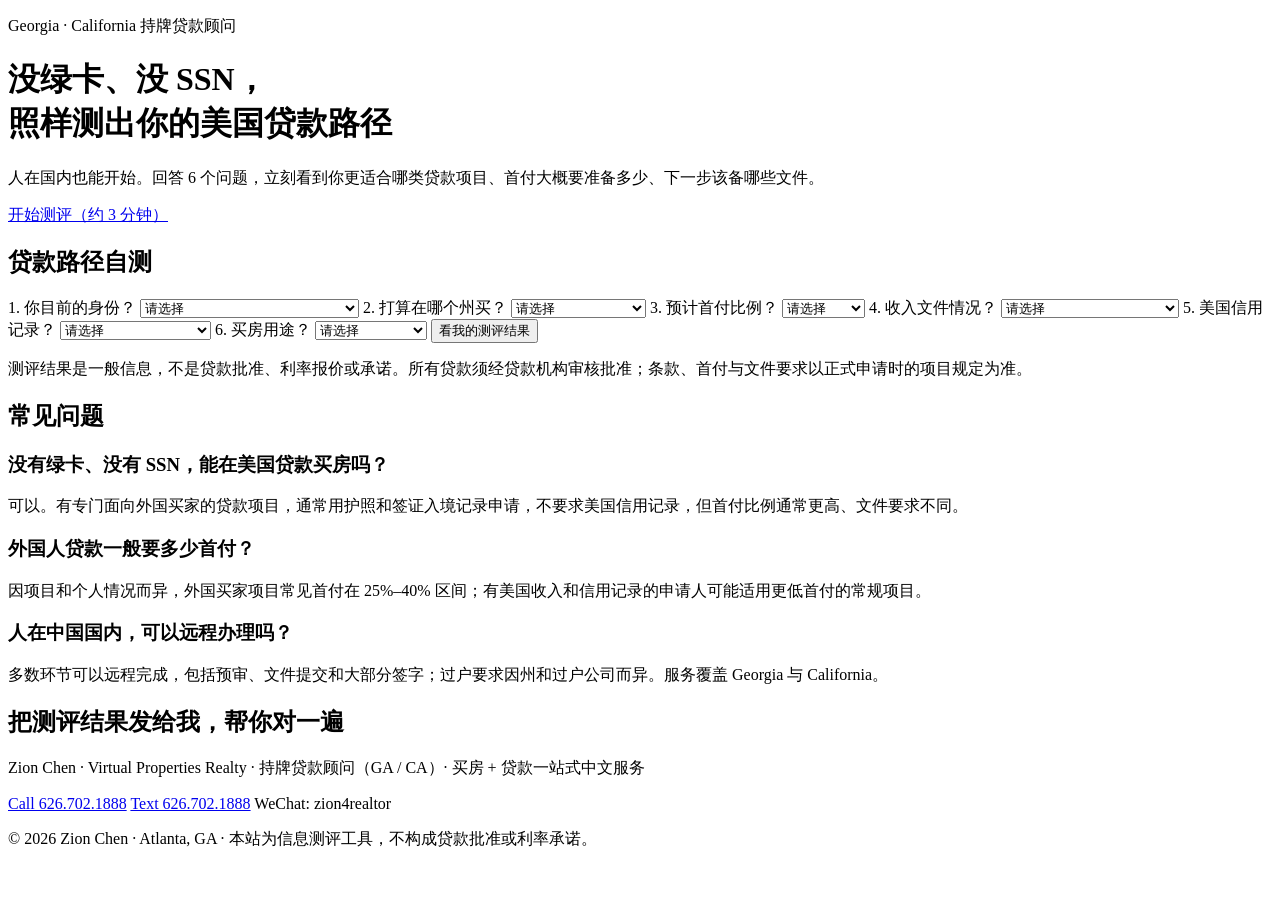
==== index.html @ 4250a298 "Add index.html (seed commit)" ====
<!DOCTYPE html>
<html lang="zh-CN">
<head>
<meta charset="utf-8">
<meta name="viewport" content="width=device-width, initial-scale=1">
<title>外国人美国买房贷款测评 | Foreign National Mortgage Check — Georgia & California</title>
<meta name="description" content="没绿卡、没 SSN 也能在美国贷款买房吗？3 分钟自测：按签证、首付、收入文件测出你适合的贷款路径（外国人贷款 / DSCR / 银行流水）。持牌贷款顾问 Zion Chen，服务 Georgia 与 California。">
<link rel="canonical" href="https://foreignloan.zion4realtor.com/">
<meta property="og:title" content="外国人美国买房贷款测评">
<meta property="og:description" content="没绿卡没 SSN，照样测出你的贷款路径。3 分钟自测，GA / CA 持牌贷款顾问。">
<meta property="og:url" content="https://foreignloan.zion4realtor.com/">
<meta property="og:type" content="website">
<link rel="stylesheet" href="/style.css">
<script type="application/ld+json">
{"@context":"https://schema.org","@type":"FAQPage","mainEntity":[
{"@type":"Question","name":"没有绿卡、没有 SSN，能在美国贷款买房吗？","acceptedAnswer":{"@type":"Answer","text":"可以。有专门面向外国买家的贷款项目（Foreign National Loan），通常用护照和签证入境记录申请，不要求美国信用记录，但首付比例通常更高、文件要求不同。本测评帮你先判断适合哪条路径，最终以贷款机构审核为准。"}},
{"@type":"Question","name":"外国人贷款一般要多少首付？","acceptedAnswer":{"@type":"Answer","text":"因项目和个人情况而异，外国买家项目常见首付在 25%–40% 区间；有美国收入和信用记录的申请人可能适用更低首付的常规项目。测评结果会给出与你情况匹配的区间说明，不承诺具体利率或批准结果。"}},
{"@type":"Question","name":"人在中国国内，可以远程办理美国买房贷款吗？","acceptedAnswer":{"@type":"Answer","text":"多数环节可以远程完成，包括预审、文件提交和大部分签字；过户环节的要求因州和过户公司而异。Zion 的服务覆盖 Georgia 与 California 两州的购房与贷款。"}}
]}
</script>
</head>
<body>
<header class="hero">
  <p class="kicker">Georgia · California 持牌贷款顾问</p>
  <h1>没绿卡、没 SSN，<br>照样测出你的美国贷款路径</h1>
  <p class="sub">人在国内也能开始。回答 6 个问题，立刻看到你更适合哪类贷款项目、首付大概要准备多少、下一步该备哪些文件。</p>
  <a class="btn" href="#check">开始测评（约 3 分钟）</a>
</header>
<main>
<section id="check" class="card">
  <h2>贷款路径自测</h2>
  <form id="quiz">
    <label>1. 你目前的身份？
      <select name="status" required>
        <option value="">请选择</option>
        <option value="foreign">人在海外 / 持旅游或商务签证</option>
        <option value="visa">在美持工作 / 学生签证</option>
        <option value="itin">有 ITIN，无 SSN</option>
        <option value="ssn">有 SSN（绿卡 / 公民 / 长期居留）</option>
      </select></label>
    <label>2. 打算在哪个州买？
      <select name="state" required>
        <option value="">请选择</option>
        <option value="GA">Georgia（佐治亚）</option>
        <option value="CA">California（加州）</option>
        <option value="other">其他州</option>
      </select></label>
    <label>3. 预计首付比例？
      <select name="down" required>
        <option value="">请选择</option>
        <option value="40">40% 以上</option>
        <option value="30">30%–40%</option>
        <option value="25">25%–30%</option>
        <option value="low">低于 25%</option>
      </select></label>
    <label>4. 收入文件情况？
      <select name="income" required>
        <option value="">请选择</option>
        <option value="us">有美国报税 / W-2</option>
        <option value="bank">有银行流水，可证明资产</option>
        <option value="foreign">只有海外收入 / 雇主信</option>
        <option value="rent">主要靠租金收入（投资房）</option>
      </select></label>
    <label>5. 美国信用记录？
      <select name="credit" required>
        <option value="">请选择</option>
        <option value="good">有，分数 700+</option>
        <option value="thin">有，但较薄 / 分数不高</option>
        <option value="none">完全没有</option>
      </select></label>
    <label>6. 买房用途？
      <select name="use" required>
        <option value="">请选择</option>
        <option value="primary">自住</option>
        <option value="second">度假 / 第二居所</option>
        <option value="invest">投资出租</option>
      </select></label>
    <button type="submit" class="btn">看我的测评结果</button>
  </form>
  <div id="result" class="result" hidden></div>
  <p class="fine">测评结果是一般信息，不是贷款批准、利率报价或承诺。所有贷款须经贷款机构审核批准；条款、首付与文件要求以正式申请时的项目规定为准。</p>
</section>
<section class="card">
  <h2>常见问题</h2>
  <h3>没有绿卡、没有 SSN，能在美国贷款买房吗？</h3>
  <p>可以。有专门面向外国买家的贷款项目，通常用护照和签证入境记录申请，不要求美国信用记录，但首付比例通常更高、文件要求不同。</p>
  <h3>外国人贷款一般要多少首付？</h3>
  <p>因项目和个人情况而异，外国买家项目常见首付在 25%–40% 区间；有美国收入和信用记录的申请人可能适用更低首付的常规项目。</p>
  <h3>人在中国国内，可以远程办理吗？</h3>
  <p>多数环节可以远程完成，包括预审、文件提交和大部分签字；过户要求因州和过户公司而异。服务覆盖 Georgia 与 California。</p>
</section>
<section class="card cta">
  <h2>把测评结果发给我，帮你对一遍</h2>
  <p>Zion Chen · Virtual Properties Realty · 持牌贷款顾问（GA / CA）· 买房 + 贷款一站式中文服务</p>
  <p><a class="btn" href="tel:+16267021888">Call 626.702.1888</a> <a class="btn" href="sms:+16267021888">Text 626.702.1888</a> <span class="btn static">WeChat: zion4realtor</span></p>
</section>
</main>
<footer><p>© 2026 Zion Chen · Atlanta, GA · 本站为信息测评工具，不构成贷款批准或利率承诺。</p></footer>
<script>
document.getElementById('quiz').addEventListener('submit', function(e){
  e.preventDefault();
  var f = new FormData(e.target), s=f.get('status'), d=f.get('down'), i=f.get('income'), c=f.get('credit'), u=f.get('use'), st=f.get('state');
  var path, why;
  if (u==='invest' && i==='rent') { path='DSCR 投资房贷款路径'; why='以房产租金覆盖月供来审核，通常不看个人全球收入报税，适合投资出租。'; }
  else if (s==='foreign' || c==='none') { path='外国人贷款（Foreign National）路径'; why='用护照 + 签证/入境记录申请，不要求美国信用记录；首付通常 25%–40%，并需证明首付与储备金来源。'; }
  else if (s==='ssn' && c==='good' && i==='us') { path='常规贷款路径'; why='有 SSN、美国收入与信用记录时，通常可走常规项目，首付选择更灵活。'; }
  else { path='银行流水 / ITIN 贷款路径'; why='用 12–24 个月银行流水或 ITIN 报税记录替代标准收入文件，适合在美有收入但文件不标准的情况。'; }
  var stateNote = st==='other' ? '<p>注意：Zion 的贷款执照覆盖 GA 与 CA；其他州可先做购房咨询与转介说明。</p>' : '';
  var downNote = (d==='low' && (s==='foreign'||c==='none')) ? '<p>提醒：你选的首付低于外国买家项目常见区间，可能需要调整预算、改走其他路径，或先积累信用/文件。</p>' : '';
  var r=document.getElementById('result');
  r.innerHTML='<h3>你的初步路径：'+path+'</h3><p>'+why+'</p>'+stateNote+downNote+'<p>下一步：备好护照、签证页、近 2–3 个月银行流水（中英文均可先发），把这份结果截图发给我，我帮你逐项对一遍能不能走、差哪些文件。</p>';
  r.hidden=false; r.scrollIntoView({behavior:'smooth'});
});
</script>
</body>
</html>
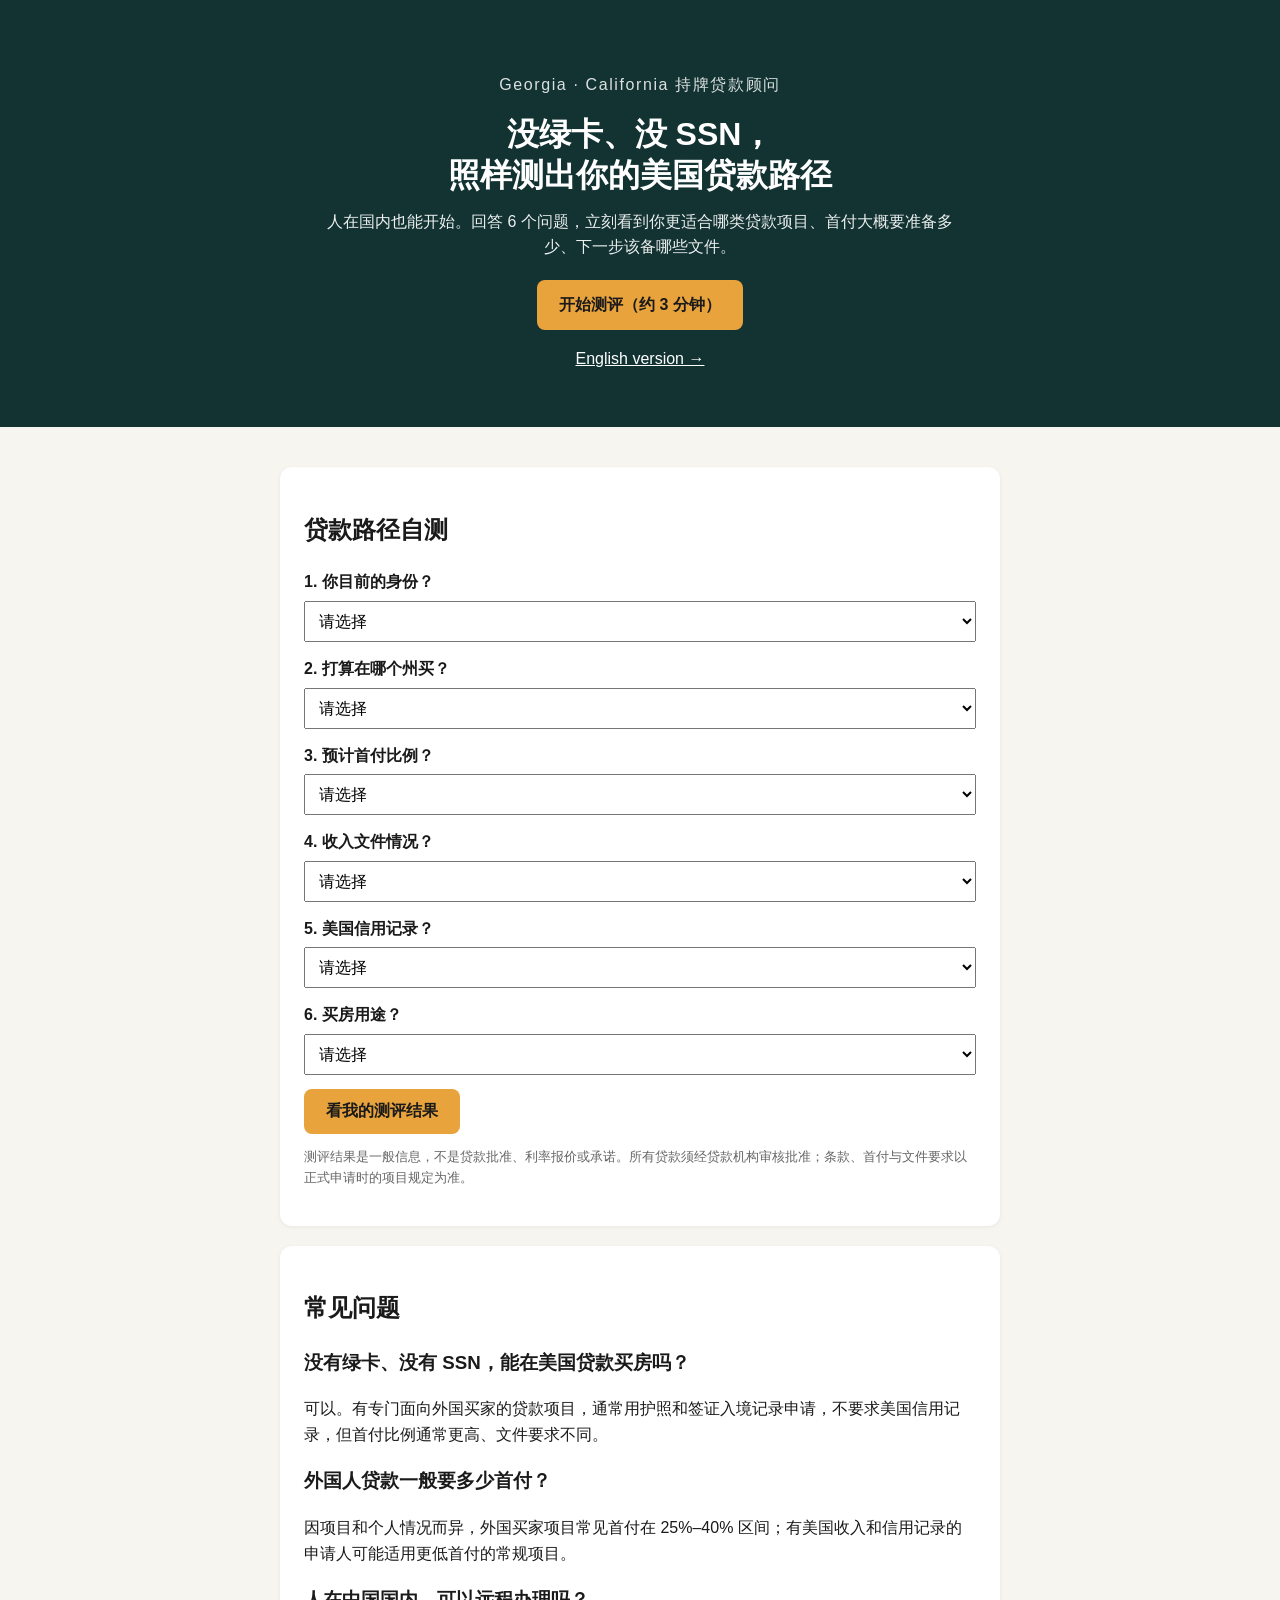
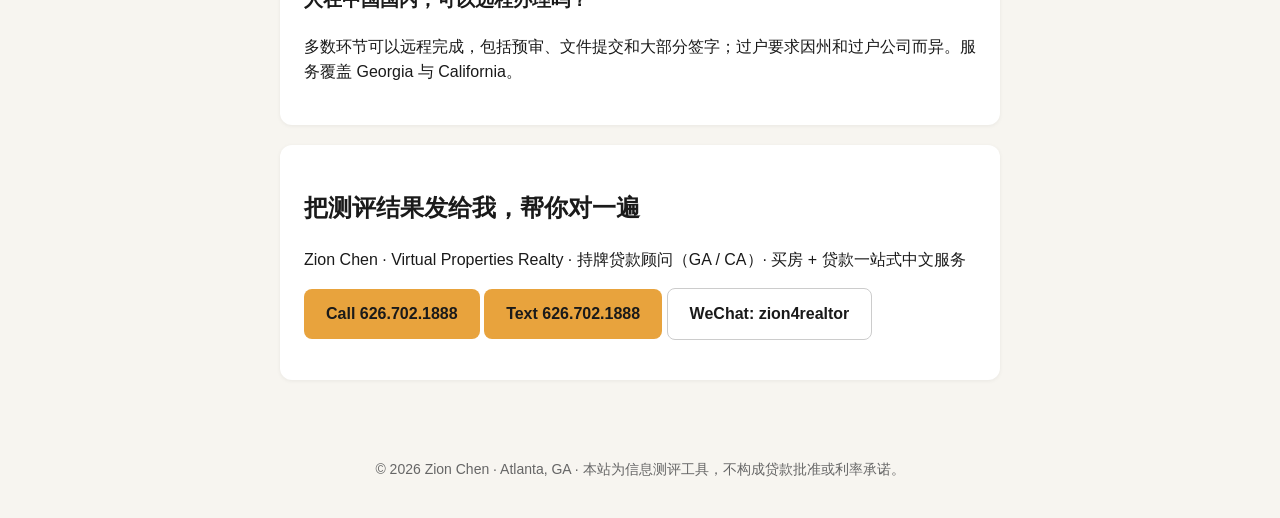
==== commit 9af91ef2: "Add English version /en/ with hreflang cross-links; sitemap to 2 URLs; RESEARCH status update" ====
--- a/index.html
+++ b/index.html
@@ -6,6 +6,9 @@
 <title>外国人美国买房贷款测评 | Foreign National Mortgage Check — Georgia & California</title>
 <meta name="description" content="没绿卡、没 SSN 也能在美国贷款买房吗？3 分钟自测：按签证、首付、收入文件测出你适合的贷款路径（外国人贷款 / DSCR / 银行流水）。持牌贷款顾问 Zion Chen，服务 Georgia 与 California。">
 <link rel="canonical" href="https://foreignloan.zion4realtor.com/">
+<link rel="alternate" hreflang="zh-CN" href="https://foreignloan.zion4realtor.com/">
+<link rel="alternate" hreflang="en" href="https://foreignloan.zion4realtor.com/en/">
+<link rel="alternate" hreflang="x-default" href="https://foreignloan.zion4realtor.com/">
 <meta property="og:title" content="外国人美国买房贷款测评">
 <meta property="og:description" content="没绿卡没 SSN，照样测出你的贷款路径。3 分钟自测，GA / CA 持牌贷款顾问。">
 <meta property="og:url" content="https://foreignloan.zion4realtor.com/">
@@ -25,6 +28,7 @@
   <h1>没绿卡、没 SSN，<br>照样测出你的美国贷款路径</h1>
   <p class="sub">人在国内也能开始。回答 6 个问题，立刻看到你更适合哪类贷款项目、首付大概要准备多少、下一步该备哪些文件。</p>
   <a class="btn" href="#check">开始测评（约 3 分钟）</a>
+  <p><a href="/en/" style="color:#fff">English version →</a></p>
 </header>
 <main>
 <section id="check" class="card">
--- a/style.css
+++ b/style.css
@@ -0,0 +1,10 @@
+*{box-sizing:border-box}body{margin:0;font-family:-apple-system,"PingFang SC","Microsoft YaHei",sans-serif;color:#1a1a1a;line-height:1.6;background:#f7f5f0}
+.hero{padding:56px 20px 40px;text-align:center;background:#123332;color:#fff}.kicker{opacity:.85;letter-spacing:.1em}
+.hero h1{font-size:32px;line-height:1.3;margin:12px 0}.sub{max-width:640px;margin:0 auto 20px;opacity:.92}
+.btn{display:inline-block;background:#e8a33d;color:#1a1a1a;padding:12px 22px;border-radius:8px;text-decoration:none;font-weight:700;border:0;cursor:pointer;font-size:16px}
+.btn.static{background:#fff;border:1px solid #ccc}
+main{max-width:760px;margin:0 auto;padding:20px}
+.card{background:#fff;border-radius:12px;padding:24px;margin:20px 0;box-shadow:0 1px 4px rgba(0,0,0,.06)}
+label{display:block;margin:14px 0;font-weight:600}select{display:block;width:100%;margin-top:6px;padding:10px;font-size:16px}
+.result{background:#eef6f0;border:1px solid #bcd8c2;border-radius:8px;padding:16px;margin-top:18px}
+.fine{font-size:13px;color:#666}footer{text-align:center;color:#666;padding:24px;font-size:14px}
